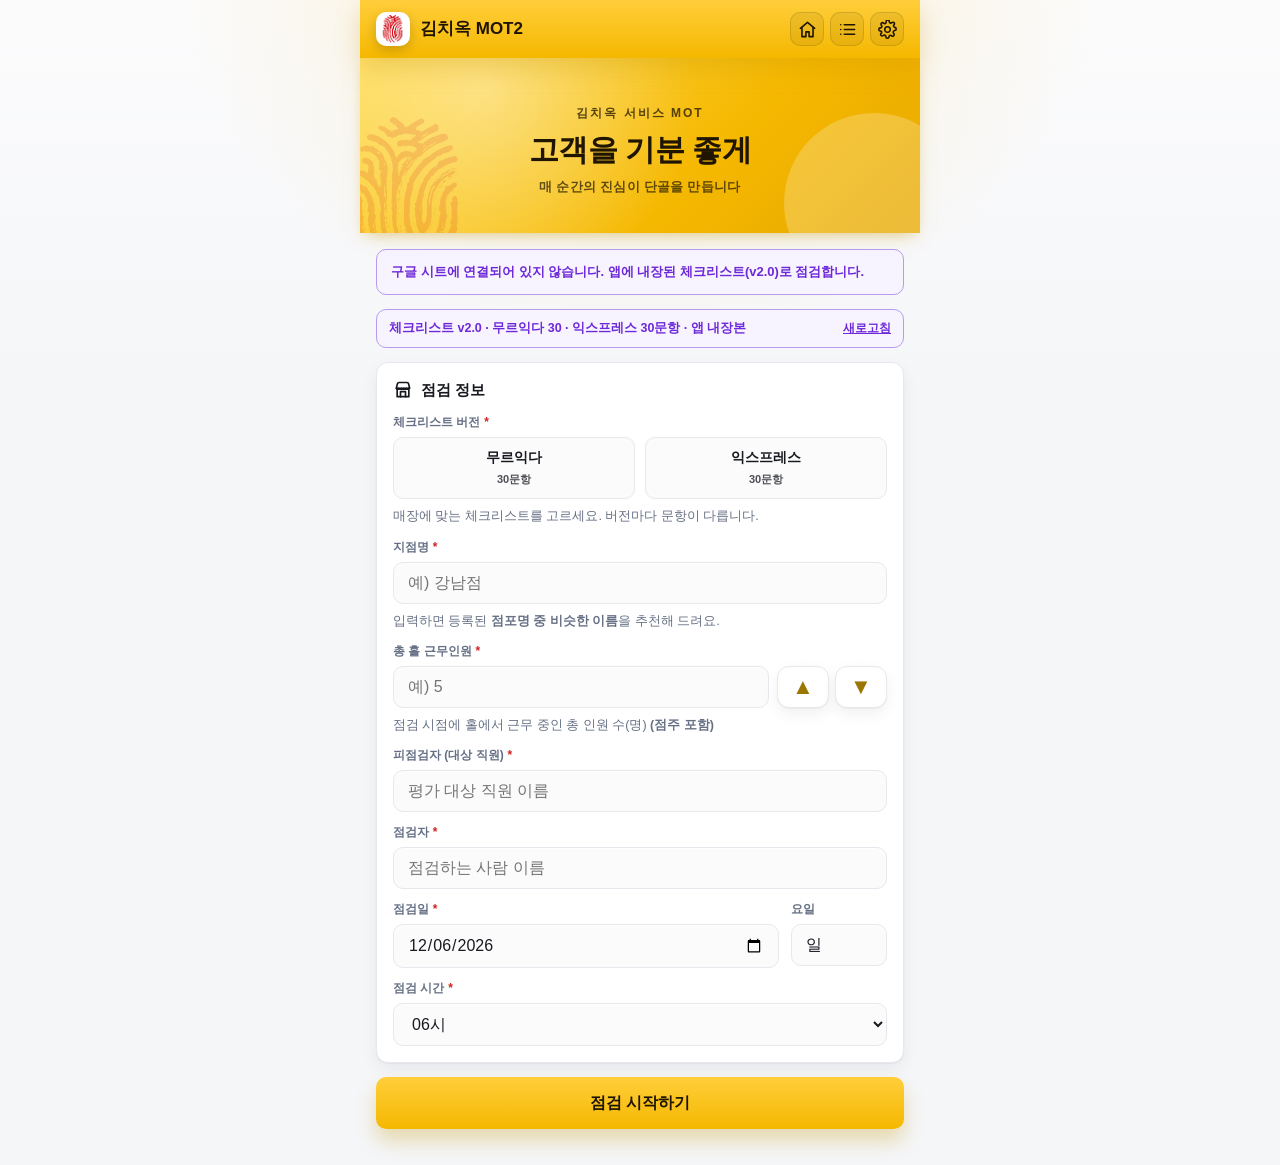
==== index.html @ c8cb8b2b "김치옥 MOT 점검 V2 초기 버전 고반식당 V2와 같은 구조로 만들되, 김치옥 고유 요구사항을 반영했습니다.  - 체크리스트를 구글 시트에서 직접 불러옴 (Apps Script " ====
<!DOCTYPE html>
<html lang="ko">
<head>
<meta charset="UTF-8" />
<meta name="viewport" content="width=device-width, initial-scale=1.0, maximum-scale=1.0, user-scalable=no, viewport-fit=cover" />
<meta name="theme-color" content="#F5B800" />
<meta name="mobile-web-app-capable" content="yes" />
<meta name="apple-mobile-web-app-capable" content="yes" />
<meta name="apple-mobile-web-app-status-bar-style" content="default" />
<meta name="apple-mobile-web-app-title" content="김치옥 MOT2" />
<title>김치옥 MOT2</title>
<link rel="manifest" href="manifest.webmanifest" />
<link rel="icon" type="image/png" sizes="192x192" href="assets/app-icon-192.png" />
<link rel="apple-touch-icon" href="assets/apple-touch-icon.png" />
<!-- ?v= 는 브라우저 캐시를 갱신하기 위한 표시입니다.
     ⚠️ 코드를 고쳐 배포할 때마다 아래 모든 v 값을 새 버전으로 함께 바꿔 주세요.
        (바꾸지 않으면 직원 휴대폰이 예전 파일을 계속 쓸 수 있습니다) -->
<link rel="stylesheet" href="css/app.css?v=2.0.0" />
</head>
<body>

<svg aria-hidden="true" style="position:absolute;width:0;height:0;overflow:hidden">
  <symbol id="i-home" viewBox="0 0 24 24"><path d="M3 10.5 12 3l9 7.5"/><path d="M5 9.5V21h5v-6h4v6h5V9.5"/></symbol>
  <symbol id="i-list" viewBox="0 0 24 24"><path d="M8 6h13M8 12h13M8 18h13"/><path d="M3.5 6h.01M3.5 12h.01M3.5 18h.01"/></symbol>
  <symbol id="i-settings" viewBox="0 0 24 24"><path d="M12 15.5a3.5 3.5 0 1 0 0-7 3.5 3.5 0 0 0 0 7Z"/><path d="M19.4 15a1.8 1.8 0 0 0 .36 1.98l.05.05a2 2 0 1 1-2.83 2.83l-.05-.05a1.8 1.8 0 0 0-1.98-.36 1.8 1.8 0 0 0-1.09 1.65V21a2 2 0 1 1-4 0v-.1a1.8 1.8 0 0 0-1.09-1.65 1.8 1.8 0 0 0-1.98.36l-.05.05a2 2 0 1 1-2.83-2.83l.05-.05A1.8 1.8 0 0 0 4.6 15a1.8 1.8 0 0 0-1.65-1.09H3a2 2 0 1 1 0-4h.1A1.8 1.8 0 0 0 4.75 8.8a1.8 1.8 0 0 0-.36-1.98l-.05-.05a2 2 0 1 1 2.83-2.83l.05.05a1.8 1.8 0 0 0 1.98.36A1.8 1.8 0 0 0 10.3 2.7V2a2 2 0 1 1 4 0v.1a1.8 1.8 0 0 0 1.09 1.65 1.8 1.8 0 0 0 1.98-.36l.05-.05a2 2 0 1 1 2.83 2.83l-.05.05a1.8 1.8 0 0 0-.36 1.98c.3.66.93 1.1 1.65 1.1H21a2 2 0 1 1 0 4h-.1A1.8 1.8 0 0 0 19.4 15Z"/></symbol>
  <symbol id="i-store" viewBox="0 0 24 24"><path d="M4 10h16l-1.2-5.2A2.3 2.3 0 0 0 16.6 3H7.4a2.3 2.3 0 0 0-2.2 1.8L4 10Z"/><path d="M5 10v10h14V10"/><path d="M9 20v-6h6v6"/><path d="M4 10c.5 1.4 2.5 1.4 3 0 .5 1.4 2.5 1.4 3 0 .5 1.4 2.5 1.4 3 0 .5 1.4 2.5 1.4 3 0 .5 1.4 2.5 1.4 3 0"/></symbol>
  <symbol id="i-shield" viewBox="0 0 24 24"><path d="M12 3 5 6v5.5c0 4.2 2.8 7.8 7 9.5 4.2-1.7 7-5.3 7-9.5V6l-7-3Z"/><path d="m9.5 12 1.8 1.8 3.7-4"/></symbol>
  <symbol id="i-result" viewBox="0 0 24 24"><path d="M4 19V5"/><path d="M8 17V9"/><path d="M12 17V7"/><path d="M16 17v-5"/><path d="M20 17v-3"/><path d="M3 19h18"/></symbol>
  <symbol id="i-send" viewBox="0 0 24 24"><path d="m22 2-7 20-4-9-9-4 20-7Z"/><path d="M22 2 11 13"/></symbol>
  <symbol id="i-download" viewBox="0 0 24 24"><path d="M12 3v12"/><path d="m7 10 5 5 5-5"/><path d="M5 21h14"/></symbol>
  <symbol id="i-note" viewBox="0 0 24 24"><path d="M6 3h9l3 3v15H6V3Z"/><path d="M14 3v4h4"/><path d="M8.5 12h7M8.5 16h5"/></symbol>
  <symbol id="i-alert" viewBox="0 0 24 24"><path d="M12 3 2.8 20h18.4L12 3Z"/><path d="M12 9v5"/><path d="M12 17.5h.01"/></symbol>
  <symbol id="i-refresh" viewBox="0 0 24 24"><path d="M20 11.5A8 8 0 1 1 17.7 6"/><path d="M20 3.5v5h-5"/></symbol>
  <symbol id="i-people" viewBox="0 0 24 24"><path d="M16 20v-1.5a4 4 0 0 0-4-4H6a4 4 0 0 0-4 4V20"/><path d="M9 10.5a3.5 3.5 0 1 0 0-7 3.5 3.5 0 0 0 0 7Z"/><path d="M22 20v-1.5a4 4 0 0 0-3-3.87"/><path d="M16 3.6a4 4 0 0 1 0 7.75"/></symbol>
</svg>

<div class="app">
  <div class="appbar" id="appbar">
    <button class="back" id="backBtn">‹</button>
    <div class="bar-brand">
      <img class="bar-logo" src="assets/kimchiok-mark.png" alt="김치옥" />
      <h1 id="barTitle">김치옥 MOT2</h1>
    </div>
    <div class="app-actions" aria-label="상단 메뉴">
      <button class="icon-btn" data-go="home" title="홈"><span class="icon"><svg><use href="#i-home"></use></svg></span></button>
      <button class="icon-btn" data-go="history" title="점검 이력"><span class="icon"><svg><use href="#i-list"></use></svg></span></button>
      <button class="icon-btn" data-go="settings" title="설정"><span class="icon"><svg><use href="#i-settings"></use></svg></span></button>
    </div>
  </div>

  <!-- ================= 홈 ================= -->
  <section class="screen active" id="screen-home">
    <div class="inapp-warn" id="inappWarn" style="display:none;">
      <span class="ttl">⚠️ 메신저 안에서 열렸어요</span>
      카카오톡 등 메신저 인앱 브라우저에서는 <b>앱 설치가 안 되고, 앱이 제대로 동작하지 않을 수 있어요.</b>
      아래 버튼으로 <b>기본 브라우저(Chrome·Safari)</b>에서 열어주세요.
      <button class="btn" id="openExternalBtn">기본 브라우저로 열기</button>
      <div class="inapp-warn-ios" id="inappWarnIos" style="display:none;">아이폰은 화면 <b>오른쪽 아래(또는 위) 메뉴 → 'Safari로 열기'</b>를 눌러도 돼요.</div>
    </div>
    <div class="hero">
      <span class="hero-eyebrow">김치옥 서비스 MOT</span>
      <h2 class="hero-title">고객을 기분 좋게</h2>
      <p class="hero-sub">매 순간의 진심이 단골을 만듭니다</p>
    </div>

    <div id="homeNotice"></div>
    <div id="editBanner"></div>
    <div class="cl-badge" id="clBadge">체크리스트 불러오는 중…</div>

    <div class="card">
      <h2 class="card-title"><span class="icon"><svg><use href="#i-store"></use></svg></span>점검 정보</h2>
      <label class="field"><span>체크리스트 버전 <i class="req">*</i></span>
        <div class="radio-row" id="f-version"></div>
        <div class="hint" id="versionHint">매장에 맞는 체크리스트를 고르세요. 버전마다 문항이 다릅니다.</div></label>
      <label class="field"><span>지점명 <i class="req">*</i></span>
        <input type="text" id="f-store" placeholder="예) 강남점" autocomplete="off" />
        <div id="storeSuggest" class="store-suggest" style="display:none;"></div>
        <div class="hint">입력하면 등록된 <b>점포명 중 비슷한 이름</b>을 추천해 드려요.</div></label>
      <label class="field"><span>총 홀 근무인원 <i class="req">*</i></span>
        <div class="num-row">
          <input type="number" id="f-staff" class="no-spin" min="0" max="99" inputmode="numeric" placeholder="예) 5" autocomplete="off" />
          <div class="num-step">
            <button type="button" class="num-btn" id="staffUp" aria-label="1 증가">▲</button>
            <button type="button" class="num-btn" id="staffDown" aria-label="1 감소">▼</button>
          </div>
        </div>
        <div class="hint">점검 시점에 홀에서 근무 중인 총 인원 수(명) <b>(점주 포함)</b></div></label>
      <label class="field"><span>피점검자 (대상 직원) <i class="req">*</i></span>
        <input type="text" id="f-target" placeholder="평가 대상 직원 이름" autocomplete="off" /></label>
      <label class="field"><span>점검자 <i class="req">*</i></span>
        <input type="text" id="f-inspector" placeholder="점검하는 사람 이름" autocomplete="off" /></label>
      <div class="btn-row" style="gap:12px;">
        <label class="field" style="flex:1;"><span>점검일 <i class="req">*</i></span>
          <input type="date" id="f-date" /></label>
        <label class="field" style="flex:0 0 96px;"><span>요일</span>
          <input type="text" id="f-weekday" readonly /></label>
      </div>
      <label class="field" style="margin-bottom:0;"><span>점검 시간 <i class="req">*</i></span>
        <select id="f-time"></select></label>
    </div>

    <button class="btn" id="startBtn">점검 시작하기</button>
    <p class="hint" id="resumeHint" style="display:none; text-align:center;"></p>
  </section>

  <!-- ================= 점검 ================= -->
  <section class="screen" id="screen-check">
    <div class="check-sticky">
      <div class="progress-wrap">
        <div class="progress-bar"><i id="progFill"></i></div>
        <div class="progress-meta"><span id="progText">0 / 0 항목</span><span id="progStore"></span></div>
      </div>
      <div class="stagenav" id="stagenav"></div>
    </div>
    <div id="itemList"></div>
    <div class="check-summary" id="checkSummary"></div>
    <button class="btn" id="toRulesBtn"><span class="icon"><svg><use href="#i-shield"></use></svg></span>절대 금지 10계명 점검 →</button>
    <p class="hint" style="text-align:center;">
      점검할 수 없었던 항목은 <b>해당없음</b>으로 표시하세요.
      <b>상황발생시</b> 문항은 그 상황이 실제로 있었을 때만 <b>발생함</b>으로 바꿔 판정하면 됩니다.</p>
  </section>

  <!-- ================= 10계명 ================= -->
  <section class="screen" id="screen-rules">
    <div class="card" style="background:var(--bad-bg); border-color:var(--bad);">
      <h2 style="margin:0;">🚫 절대 금지 행동 10계명</h2>
      <p class="hint" style="margin-top:6px;" id="ruleIntro">발생한 항목만 켜세요. 세부사항을 반드시 기록해 주세요.</p>
    </div>
    <div id="ruleList"></div>
    <label id="rulesAckRow" style="display:flex; align-items:center; gap:10px; padding:14px; margin-top:4px; background:var(--card); border:1px solid var(--line); border-radius:12px; cursor:pointer; font-weight:700;">
      <input type="checkbox" id="rulesAck" style="width:20px; height:20px; flex:none;" />
      <span>위 <b>10계명</b>을 모두 확인했습니다.</span>
    </label>
    <div class="check-summary" id="ruleSummary"></div>
    <div class="btn-row" style="margin-top:8px;">
      <button class="btn ghost" id="backToCheck">← 체크리스트</button>
      <button class="btn" id="toResultBtn" disabled><span class="icon"><svg><use href="#i-result"></use></svg></span>결과 보기 →</button>
    </div>
  </section>

  <!-- ================= 결과 ================= -->
  <section class="screen" id="screen-result">
    <div class="card score-card">
      <div class="score-num" id="r-score">0<small> / 100</small></div>
      <div class="grade" id="r-grade">-</div>
      <p class="cap-note" id="r-capnote" style="display:none;"></p>
      <div class="stat-row">
        <div class="stat"><b id="r-ok" style="color:var(--ok)">0</b><span>○ 이행</span></div>
        <div class="stat"><b id="r-tri" style="color:var(--warn)">0</b><span>△ 미흡</span></div>
        <div class="stat"><b id="r-x" style="color:var(--bad)">0</b><span>✕ 불이행</span></div>
        <div class="stat"><b id="r-na" style="color:var(--sub)">0</b><span>해당없음</span></div>
      </div>
      <div class="calc-line" id="r-calc"></div>
      <div class="rate-box" id="r-rate"></div>
      <div id="r-recheck"></div>
    </div>

    <div class="card">
      <h2 class="card-title"><span class="icon"><svg><use href="#i-people"></use></svg></span>개인 · 매장공통</h2>
      <div class="split-row" id="r-split"></div>
      <p class="hint" style="margin-bottom:0;">매장공통 항목은 홀 전체가 함께 만드는 장면입니다. 점수가 낮으면 개인 교육보다 <b>매장 운영 방식</b>을 먼저 살펴보세요.</p>
    </div>

    <div class="card">
      <h2 class="card-title"><span class="icon"><svg><use href="#i-result"></use></svg></span>단계별 점수</h2>
      <div id="r-stages"></div>
      <div id="r-penalty"></div>
    </div>

    <div class="card" id="r-deduct-card" style="display:none;">
      <h2 class="card-title"><span class="icon"><svg><use href="#i-alert"></use></svg></span>점수가 깎인 항목</h2>
      <ul class="bd-list" id="r-deducts"></ul>
    </div>

    <div class="card">
      <h2 class="card-title"><span class="icon"><svg><use href="#i-note"></use></svg></span>종합 코멘트</h2>
      <textarea id="r-comment" rows="3" placeholder="점검 총평, 개선 요청 사항 등을 적어 주세요"></textarea>
    </div>

    <button class="btn" id="sendBtn"><span class="icon"><svg><use href="#i-send"></use></svg></span>구글 시트로 결과 전송</button>
    <p class="hint" id="sendHint" style="text-align:center;"></p>
    <div class="result-actions">
      <button class="btn secondary" id="csvBtn"><span class="icon"><svg><use href="#i-download"></use></svg></span>CSV 저장</button>
      <button class="btn secondary" id="finishBtn"><span class="icon"><svg><use href="#i-home"></use></svg></span>저장하고 처음으로</button>
    </div>
  </section>

  <!-- ================= 이력 ================= -->
  <section class="screen" id="screen-history">
    <button class="btn secondary" id="onlineHistBtn" style="margin-bottom:12px;">🌐 온라인 점검이력 확인 (구글 시트)</button>
    <div id="onlineHistList" style="display:none;">
      <input type="text" id="onlineSearch" placeholder="🔍 매장명 검색" autocomplete="off" style="margin-bottom:10px;" />
      <div id="onlineHistItems"></div>
    </div>
    <div id="histList"></div>
  </section>

  <!-- ================= 설정 ================= -->
  <section class="screen" id="screen-settings">
    <div class="card">
      <h2 class="card-title"><span class="icon"><svg><use href="#i-home"></use></svg></span>스마트폰·PC에 설치</h2>
      <p class="hint" style="margin-top:0;">이 점검 앱을 <b>스마트폰이나 PC에 설치</b>하면 일반 앱처럼 아이콘으로 바로 실행할 수 있습니다.</p>
      <button class="btn" id="installBtn" style="margin-top:12px;"><span class="icon"><svg><use href="#i-home"></use></svg></span>설치하기</button>
      <div class="hint safe-note">
        🔒 <b>안심하고 설치하세요.</b> 이 앱은 별도의 프로그램을 내려받는 것이 아니라, <b>웹페이지를 아이콘처럼 등록</b>하는 방식입니다.
        스마트폰·PC에 접근하거나 개인정보를 수집하지 않으며, 점검 기록은 <b>이 기기와 회사 구글 시트에만</b> 저장됩니다.
        언제든 아이콘을 삭제하면 완전히 제거됩니다.
      </div>
      <div class="hint shortcut-guide" id="shortcutGuide">
        ⚠️ <b>카카오톡·메신저로 받은 링크</b>는 먼저 <b>Chrome / Safari로 열기</b> 후 진행하세요. (메신저 인앱 브라우저는 설치가 제한됩니다)<br>
        <b>iPhone Safari</b>: 공유 버튼 → 홈 화면에 추가<br>
        <b>Android Chrome</b>: 오른쪽 위 메뉴 → 앱 설치<br>
        <b>PC Chrome·Edge</b>: 주소창 오른쪽 <b>설치 아이콘</b>(⊕) 클릭<br>
        브라우저가 자동 설치를 지원하면 위의 <b>설치하기</b> 버튼으로 바로 설치할 수 있습니다.
      </div>
    </div>
    <div class="card">
      <h2 class="card-title"><span class="icon"><svg><use href="#i-note"></use></svg></span>점검 화면</h2>
      <label class="switch-row">
        <input type="checkbox" id="s-critFold" />
        <span><b>판정 기준을 접어 두기</b><br>
          <span class="hint" style="margin:0;">끄면 문항마다 이행·미흡·불이행 기준이 항상 펼쳐진 채로 보입니다. (기본: 펼침)</span></span>
      </label>
    </div>
    <div class="card">
      <h2 class="card-title"><span class="icon"><svg><use href="#i-list"></use></svg></span>체크리스트</h2>
      <div class="cl-badge" id="clBadge2" style="margin-bottom:12px;">-</div>
      <button class="btn secondary btn-sm" id="reloadClBtn"><span class="icon"><svg><use href="#i-refresh"></use></svg></span>구글 시트에서 다시 불러오기</button>
      <p class="hint">문항·배점·판정 기준은 모두 구글 시트에서 관리합니다. 시트를 고친 뒤 이 버튼을 누르면 즉시 반영됩니다.</p>
      <p class="hint" id="clSheetLink"></p>
    </div>
    <div class="card">
      <h2 class="card-title"><span class="icon"><svg><use href="#i-settings"></use></svg></span>구글 시트 연동</h2>
      <label class="field"><span>Apps Script 배포 URL</span>
        <input type="text" id="s-url" placeholder="https://script.google.com/macros/s/.../exec" autocomplete="off" /></label>
      <div class="btn-row">
        <button class="btn secondary btn-sm" id="saveUrlBtn">저장</button>
        <button class="btn secondary btn-sm" id="testUrlBtn">연결 확인</button>
      </div>
      <p class="hint" id="urlHint">결과 시트 <b>MOT_김치옥_점검결과_V2</b>에 붙인 Apps Script의 배포 주소(.../exec)를 입력하세요.</p>
      <p class="hint" id="resultSheetLink"></p>
    </div>
    <div class="card">
      <h2 class="card-title"><span class="icon"><svg><use href="#i-home"></use></svg></span>앱 정보</h2>
      <p class="hint" style="margin-top:0;">버전 <b id="s-version">-</b> · <button class="crit-toggle" id="openChangelog" style="margin:0;">변경 이력 보기</button></p>
      <button class="btn secondary btn-sm" id="updateAppBtn" style="margin-top:8px;"><span class="icon"><svg><use href="#i-refresh"></use></svg></span>앱 최신 버전 받기</button>
      <p class="hint">화면이 예전 그대로이거나 이상하게 보일 때 누르세요. 앱을 새로 내려받아 다시 시작합니다.</p>
      <button class="btn secondary btn-sm" id="clearCacheBtn" style="margin-top:12px;">저장된 체크리스트 사본 지우기</button>
      <p class="hint">문제가 생겼을 때만 사용하세요. 다음 실행 시 구글 시트에서 새로 받아옵니다.</p>
    </div>
  </section>

  <!-- ================= 변경 이력 ================= -->
  <section class="screen" id="screen-changelog">
    <div id="changelogList"></div>
  </section>
</div>

<div class="toast" id="toast"></div>

<script src="js/config.js?v=2.0.0"></script>
<script src="js/checklist-seed.js?v=2.0.0"></script>
<script src="js/storage.js?v=2.0.0"></script>
<script src="js/api.js?v=2.0.0"></script>
<script src="js/scoring.js?v=2.0.0"></script>
<script src="js/checklist-loader.js?v=2.0.0"></script>
<script src="js/app.js?v=2.0.0"></script>
</body>
</html>
---- css/app.css ----
/* ============================================================
   김치옥 MOT 점검 V2 — 스타일

   [색 사용 규칙]
   · 노란 브랜드 배경 위의 글씨는 항상 var(--on-brand) — 진한 갈색
   · 흰 배경 위에서 브랜드색으로 강조할 때는 var(--brand-ink) — 진한 노랑
     (#F5B800 을 흰 바탕에 글자색으로 쓰면 대비가 부족해 읽히지 않습니다)
   · 상황발생시는 보라 축 — 브랜드 노랑과 헷갈리지 않게 분리했습니다
   ============================================================ */

:root{
  --bg:#f5f6f8; --card:#ffffff; --ink:#17191f; --sub:#667085; --line:#e6e8ed;
  --brand:#F5B800; --brand-d:#c79200; --brand-soft:#fff7df; --on-brand:#1f1500; --brand-ink:#9a7700;
  --ok:#138a3d; --ok-bg:#eefaf2; --warn:#c46a00; --warn-bg:#fff6e7; --bad:#d32222; --bad-bg:#fff0f0;
  --gold:#b7791f; --gold-bg:#fff8e6; --nav:#fdfdfd;
  --situ:#6d28d9; --situ-bg:#f7f3ff; --situ-line:#b79ceb;      /* 상황발생시 (보라) */
  --common:#1d63b0; --common-bg:#eaf2fd;                        /* 매장공통 */
  --shadow:0 12px 30px rgba(20,24,32,.08),0 1px 2px rgba(20,24,32,.05);
  --shadow-sm:0 6px 16px rgba(20,24,32,.06),0 1px 1px rgba(20,24,32,.04);
  --radius:12px; --radius-sm:8px;
}
@media (prefers-color-scheme: dark){
  :root{ --bg:#14161b; --card:#20242c; --ink:#f3f4f6; --sub:#a5adba; --line:#343944;
    --brand:#f5b800; --brand-d:#d8a100; --brand-soft:#3a3015; --on-brand:#1f1500; --brand-ink:#f3c63f;
    --ok:#55d782; --ok-bg:#173423; --warn:#f5b642; --warn-bg:#392a13; --bad:#ff7474; --bad-bg:#3c1b1b;
    --gold:#f0c35c; --gold-bg:#352b13; --nav:#1b1e25;
    --situ:#c4b5fd; --situ-bg:#241b3d; --situ-line:#5b4a8a;
    --common:#7fb2f0; --common-bg:#182a41; }
}

*{box-sizing:border-box; -webkit-tap-highlight-color:transparent;}
html,body{margin:0;padding:0;}
body{
  font-family:-apple-system,BlinkMacSystemFont,"Apple SD Gothic Neo","Malgun Gothic","맑은 고딕",Roboto,"Noto Sans KR",sans-serif;
  background:
    radial-gradient(circle at 50% -12%, rgba(245,184,0,.20), transparent 34%),
    linear-gradient(180deg,#fbfbfc 0%,var(--bg) 34%,var(--bg) 100%);
  color:var(--ink); line-height:1.5; -webkit-font-smoothing:antialiased; font-size:16px;
  padding-bottom:env(safe-area-inset-bottom);
  /* 한글은 어절 단위로 줄바꿈 — 낱글자가 쪼개지지 않게 */
  word-break:keep-all; overflow-wrap:break-word;
}
.app{max-width:560px; margin:0 auto; min-height:100vh; position:relative;
  background:linear-gradient(180deg,rgba(255,255,255,.55),rgba(255,255,255,0) 260px);}

/* ---------- 상단바 ---------- */
.appbar{
  position:sticky; top:0; z-index:50; color:var(--on-brand);
  padding:calc(env(safe-area-inset-top) + 12px) 16px 12px; display:flex; align-items:center; gap:10px;
  background:linear-gradient(180deg,#ffce3a,var(--brand)); box-shadow:0 10px 24px rgba(197,148,0,.28);
}
/* 홈 화면에서는 자리까지 비워 제목이 잘리지 않게 합니다 (visibility 대신 display) */
.appbar .back{width:32px; height:32px; font-size:26px; background:rgba(0,0,0,.06); border:1px solid rgba(0,0,0,.12);
  border-radius:9px; color:var(--on-brand); padding:0; cursor:pointer; line-height:1; display:none;}
.appbar.has-back .back{display:block;}
.bar-brand{display:flex; align-items:center; gap:10px; min-width:0; flex:1;}
.bar-logo{width:34px; height:34px; border-radius:10px; background:#fff; padding:3px; object-fit:contain; box-shadow:0 4px 12px rgba(0,0,0,.18);}
.appbar h1{font-size:17px; font-weight:800; margin:0; flex:1; overflow:hidden; text-overflow:ellipsis; white-space:nowrap;}
.app-actions{display:flex; align-items:center; gap:6px; flex:0 0 auto;}
.icon-btn{width:34px; height:34px; display:inline-flex; align-items:center; justify-content:center; color:var(--on-brand);
  background:rgba(0,0,0,.06); border:1px solid rgba(0,0,0,.12); border-radius:10px; cursor:pointer; padding:0; font-family:inherit;}
.icon-btn .icon{width:19px; height:19px;}
.icon-btn:active{transform:scale(.96);}

.screen{display:none; padding:16px 16px 36px; animation:fade .18s ease;}
.screen.active{display:block;}
@keyframes fade{from{opacity:0; transform:translateY(4px);} to{opacity:1; transform:none;}}

/* ---------- 공통 요소 ---------- */
.card{background:var(--card); border:1px solid var(--line); border-radius:var(--radius); padding:16px; margin-bottom:14px; box-shadow:var(--shadow-sm);}
.card h2{font-size:15px; margin:0 0 12px;}
.card-title{display:flex; align-items:center; gap:8px;}
.icon{display:inline-flex; width:20px; height:20px; align-items:center; justify-content:center; color:currentColor; flex:0 0 auto;}
.icon svg{display:block; width:100%; height:100%; stroke:currentColor; fill:none; stroke-width:2; stroke-linecap:round; stroke-linejoin:round;}

/* 히어로 — 사진 대신 브랜드 노랑 그라데이션 + 김치옥 마크 워터마크 */
.hero{position:relative; overflow:hidden; margin:-16px -16px 16px; padding:42px 22px 36px; text-align:center; color:var(--on-brand);
  background:
    radial-gradient(circle at 22% 18%, rgba(255,255,255,.38), transparent 46%),
    linear-gradient(135deg,#ffdc54 0%, var(--brand) 62%, #e7a800 100%);
  box-shadow:0 6px 16px -6px rgba(197,148,0,.55);}
.hero::before{content:""; position:absolute; left:-26px; bottom:-34px; width:150px; height:150px;
  background:url("../assets/kimchiok-mark.png") center/contain no-repeat; opacity:.13; pointer-events:none;}
.hero::after{content:""; position:absolute; right:-44px; bottom:-60px; width:180px; height:180px; border-radius:50%; background:rgba(255,255,255,.22);}
.hero-eyebrow{position:relative; display:inline-block; font-size:12px; font-weight:800; letter-spacing:2px; opacity:.75; margin:0 0 10px;}
.hero-title{position:relative; margin:0; font-size:30px; font-weight:900; letter-spacing:-.5px; line-height:1.2;}
.hero-sub{position:relative; margin:10px 0 0; font-size:12.5px; opacity:.7; letter-spacing:.3px; font-weight:600;}

label.field{display:block; margin-bottom:11px;}
label.field:last-child{margin-bottom:0;}
.field > span{display:block; font-size:12px; color:var(--sub); margin-bottom:6px; font-weight:800;}
input[type=text], input[type=date], input[type=number], textarea, select{
  width:100%; padding:11px 14px; border:1px solid var(--line); border-radius:10px;
  background:#fbfbfc; color:var(--ink); font-size:16px; font-family:inherit; box-shadow:inset 0 1px 0 rgba(255,255,255,.7);}
textarea{resize:vertical; min-height:60px;}
input:focus,textarea:focus,select:focus{outline:2px solid rgba(245,184,0,.38); border-color:var(--brand); background:#fff;}
.req{color:var(--bad);}
.hint{font-size:12.5px; color:var(--sub); margin-top:8px; line-height:1.55;}

.chips{display:flex; flex-wrap:wrap; gap:8px;}
.chip{padding:9px 13px; border:1px solid var(--line); border-radius:10px; background:#fbfbfc; color:var(--ink);
  font-size:14px; font-weight:700; cursor:pointer; user-select:none; transition:.12s; text-align:center;}
.chip.on{background:linear-gradient(180deg,#ffce3a,var(--brand)); border-color:var(--brand); color:var(--on-brand); font-weight:800; box-shadow:0 7px 14px rgba(197,148,0,.30);}
.radio-row{display:flex; gap:10px;}
.radio-row .chip{flex:1;}
/* 이력 수정 중에는 버전을 바꿀 수 없습니다 */
.radio-row.locked .chip{opacity:.55; cursor:not-allowed;}
.radio-row.locked .chip.on{opacity:1;}

.btn{display:flex; align-items:center; justify-content:center; gap:8px; width:100%; padding:16px; border:none; border-radius:10px;
  background:linear-gradient(180deg,#ffce3a,var(--brand)); color:var(--on-brand); font-size:16px; font-weight:850; cursor:pointer;
  font-family:inherit; transition:.12s; box-shadow:0 12px 20px rgba(197,148,0,.30);
  white-space:nowrap; line-height:1.25;}
.btn:active{transform:scale(.985);}
.btn.secondary{background:var(--card); color:var(--ink); border:1px solid var(--line); box-shadow:var(--shadow-sm);}
.btn.ghost{background:#fff; color:var(--brand-ink); border:1px solid rgba(197,148,0,.5); box-shadow:none;}
.btn:disabled{opacity:.5; cursor:not-allowed;}
.btn-row{display:flex; gap:10px;}
.btn-row .btn{margin:0; min-width:0;}
/* 결과 화면 하단 버튼 — 글자가 길어 좁은 화면에서 잘리지 않도록 세로로 쌓습니다 */
.result-actions{display:flex; flex-direction:column; gap:10px; margin-top:10px;}
.btn-sm{padding:10px 12px; font-size:13.5px; border-radius:9px; box-shadow:none;}

.num-row{display:flex; gap:8px; align-items:stretch;}
.num-row input{flex:1;}
input[type=number].no-spin{-moz-appearance:textfield;}
input[type=number].no-spin::-webkit-outer-spin-button,input[type=number].no-spin::-webkit-inner-spin-button{-webkit-appearance:none; margin:0;}
.num-step{display:flex; gap:6px; flex:0 0 auto;}
.num-btn{width:52px; border:1px solid var(--line); border-radius:12px; background:var(--card); color:var(--brand-ink); font-size:22px;
  font-weight:900; line-height:1; cursor:pointer; font-family:inherit; display:flex; align-items:center; justify-content:center; user-select:none; box-shadow:var(--shadow-sm);}
.num-btn:active{background:var(--brand); color:var(--on-brand); border-color:var(--brand);}

/* ---------- 체크리스트 상태 배너 ---------- */
.cl-badge{display:flex; align-items:center; gap:8px; justify-content:center; margin:0 0 14px; padding:9px 12px;
  border-radius:10px; font-size:12.5px; font-weight:700; border:1px solid var(--line); background:var(--card); color:var(--sub);}
.cl-badge.ok{border-color:rgba(19,138,61,.28); background:var(--ok-bg); color:var(--ok);}
.cl-badge.warn{border-color:var(--situ-line); background:var(--situ-bg); color:var(--situ);}
.cl-badge.error{border-color:var(--bad); background:var(--bad-bg); color:var(--bad);}
.cl-badge button{margin-left:auto; flex:0 0 auto; background:none; border:none; color:inherit; font:inherit; font-size:12px;
  font-weight:800; text-decoration:underline; cursor:pointer; padding:0;}
.notice{margin:0 0 14px; padding:12px 14px; border-radius:10px; font-size:13px; line-height:1.55; font-weight:600; border:1px solid var(--line); background:var(--card);}
.notice.info{border-color:rgba(29,99,176,.3); background:var(--common-bg); color:var(--common);}
.notice.warn{border-color:var(--situ-line); background:var(--situ-bg); color:var(--situ);}
.notice.error{border-color:var(--bad); background:var(--bad-bg); color:var(--bad);}
.notice .btn{margin-top:10px; padding:10px; font-size:13.5px;}
.edit-banner{margin:0 0 14px; padding:12px 14px; border-radius:10px; font-size:13px; line-height:1.55;
  border:1px solid var(--brand); background:var(--brand-soft); color:var(--brand-ink); font-weight:700;}
@media (prefers-color-scheme: dark){ .edit-banner{color:#ffb3ad;} }

/* ---------- 진행바 · 단계 이동 ---------- */
.check-sticky{position:sticky; top:var(--appbar-h, 52px); z-index:30; background:rgba(245,246,248,.94);
  backdrop-filter:blur(14px); margin:0 -16px; padding:10px 16px 6px; box-shadow:0 8px 18px -14px rgba(0,0,0,.3);}
.progress-wrap{margin:0 0 10px;}
.progress-bar{height:10px; background:#e9ebef; border-radius:999px; overflow:hidden;}
.progress-bar > i{display:block; height:100%; background:linear-gradient(90deg,var(--brand),#ef6a35); width:0; transition:width .25s;}
.progress-meta{display:flex; justify-content:space-between; font-size:12px; color:var(--sub); margin-top:6px;}
.stagenav{display:flex; gap:7px; overflow-x:auto; padding:2px 0 10px; -webkit-overflow-scrolling:touch;}
.stagenav::-webkit-scrollbar{display:none;}
.stagenav .snav{flex:0 0 auto; padding:8px 12px; border-radius:999px; background:var(--card); border:1px solid var(--line);
  font-size:13px; font-weight:800; color:var(--sub); cursor:pointer; white-space:nowrap; box-shadow:0 3px 8px rgba(20,24,32,.04);}
.stagenav .snav.done{border-color:rgba(19,138,61,.25); background:var(--ok-bg); color:var(--ok);}
.stage-head{display:flex; align-items:center; gap:8px; margin:22px 2px 10px; font-size:15px; font-weight:900;}
.stage-head .stcount{font-size:12px; font-weight:600; color:var(--sub);}
.stage-head:first-of-type{margin-top:4px;}

/* ---------- 문항 카드 ---------- */
.item{background:var(--card); border:1px solid var(--line); border-radius:12px; padding:14px; margin-bottom:10px; box-shadow:var(--shadow-sm);}
.item.answered{border-color:rgba(19,138,61,.24); box-shadow:0 0 0 1px rgba(19,138,61,.08),var(--shadow-sm);}
.item.flag-T{border-color:rgba(196,106,0,.32);}
.item.flag-X{border-color:rgba(211,34,34,.35);}
.item.flag-N{border-color:var(--line); opacity:.62;}
.item-top{display:flex; gap:8px; align-items:flex-start; margin-bottom:10px; flex-wrap:wrap;}
.item-no{font-size:12px; font-weight:900; color:var(--on-brand); background:linear-gradient(180deg,#ffce3a,var(--brand)); border-radius:8px;
  padding:3px 7px; flex:0 0 auto; min-width:30px; text-align:center;}
.item-text{font-size:14.5px; line-height:1.55; flex:1 1 100%; font-weight:650; order:3;}
.tag{font-size:10px; font-weight:800; padding:3px 7px; border-radius:6px; flex:0 0 auto; letter-spacing:.3px;}
.tag-common{background:var(--common-bg); color:var(--common);}
.tag-situ{background:var(--situ-bg); color:var(--situ); border:1px solid var(--situ-line);}

/* 상황발생시 문항 */
.item.situ{background:var(--situ-bg); border-left:4px solid var(--situ-line);}
.item.situ .item-no{background:linear-gradient(180deg,#e0a044,var(--situ));}
.item.situ.occurred{background:var(--card);}
.occur-row{display:flex; gap:8px; margin-bottom:10px;}
.occur{flex:1; padding:11px 6px; border:1px solid var(--line); border-radius:10px; background:#fff; color:var(--sub);
  font-size:13.5px; font-weight:800; cursor:pointer; font-family:inherit; transition:.1s;}
.occur.on{background:var(--situ); border-color:var(--situ); color:#fff; box-shadow:0 4px 10px rgba(109,40,217,.22);}
.occur.on.off-state{background:var(--ink); border-color:var(--ink); color:var(--bg); box-shadow:none;}
.situ-guide{font-size:12px; color:var(--situ); font-weight:700; margin:0 0 8px;}

/* 판정 버튼 */
.ans-row{display:flex; gap:8px;}
.ans{flex:1; min-height:64px; padding:10px 4px; border:1px solid var(--line); border-radius:10px; background:#fff; color:var(--ink);
  font-size:14px; font-weight:800; cursor:pointer; text-align:center; transition:.1s; font-family:inherit;}
.ans .sym{font-size:23px; display:block; line-height:1.08;}
.ans .lbl{font-size:11px; font-weight:600; color:var(--sub); display:block;}
.ans .pt{font-size:10.5px; font-weight:800; color:var(--sub); display:block; margin-top:1px;}
.ans.sel-O{background:var(--ok-bg); border-color:var(--ok); color:var(--ok);}
.ans.sel-T{background:var(--warn-bg); border-color:var(--warn); color:var(--warn);}
.ans.sel-X{background:var(--bad-bg); border-color:var(--bad); color:var(--bad);}
.ans.sel-O .lbl,.ans.sel-T .lbl,.ans.sel-X .lbl,.ans.sel-O .pt,.ans.sel-T .pt,.ans.sel-X .pt{color:inherit;}
.ans:disabled{opacity:.4; cursor:not-allowed;}
.na-btn{margin-top:8px; width:100%; padding:9px; border:1px dashed var(--line); border-radius:10px; background:#fff; color:var(--sub);
  font-size:12.5px; font-weight:800; cursor:pointer; font-family:inherit;}
.na-btn.on{background:var(--ink); color:var(--bg); border-style:solid; border-color:var(--ink);}

/* 판정 기준 아코디언 */
.switch-row{display:flex; align-items:flex-start; gap:11px; cursor:pointer; font-size:14px; line-height:1.5;}
.switch-row input{width:22px; height:22px; flex:0 0 auto; margin:1px 0 0; accent-color:var(--brand);}

.crit-toggle{margin-top:10px; font-size:12.5px; color:var(--brand-ink); background:none; border:none; padding:4px 0; cursor:pointer;
  font-weight:700; display:inline-flex; align-items:center; gap:5px; font-family:inherit;}
.crit-box{display:none; margin-top:8px; border:1px solid var(--line); border-radius:10px; overflow:hidden;}
.crit-box.open{display:block;}
.crit-row{display:flex; gap:8px; padding:9px 11px; font-size:12.5px; line-height:1.5; border-top:1px solid var(--line); background:var(--bg);}
.crit-row:first-child{border-top:none;}
.crit-row b{flex:0 0 62px; font-weight:800;}
.crit-row.o b{color:var(--ok);} .crit-row.t b{color:var(--warn);} .crit-row.x b{color:var(--bad);}
.crit-row span{flex:1; color:var(--ink);}

.note-toggle{margin-top:6px; font-size:12.5px; color:var(--brand-ink); background:none; border:none; padding:4px 0; cursor:pointer;
  font-weight:700; display:inline-flex; align-items:center; gap:5px; font-family:inherit;}
.note-toggle .icon{width:16px; height:16px;}
.note-box{margin-top:8px; display:none;}
.note-box.open{display:block;}
.item-foot{display:flex; gap:14px; align-items:center; flex-wrap:wrap;}

/* ---------- 10계명 ---------- */
.rule{background:var(--card); border:1px solid var(--line); border-radius:12px; padding:14px; margin-bottom:10px; box-shadow:var(--shadow-sm);}
.rule.on{border-color:var(--bad); background:var(--bad-bg);}
.rule-head{display:flex; align-items:center; gap:10px;}
.rule-no{font-size:12px; font-weight:800; color:#fff; background:var(--bad); border-radius:8px; padding:4px 8px;}
.rule-key{font-weight:800; font-size:15px;}
.rule-desc{font-size:13px; color:var(--sub); margin-top:6px;}
.switch{margin-left:auto; flex:0 0 auto; width:52px; height:30px; border-radius:99px; background:var(--line); position:relative; cursor:pointer; transition:.15s;}
.switch > i{position:absolute; top:3px; left:3px; width:24px; height:24px; border-radius:50%; background:#fff; transition:.15s; box-shadow:0 1px 3px rgba(0,0,0,.3);}
.switch.on{background:var(--bad);}
.switch.on > i{left:25px;}

/* ---------- 결과 ---------- */
.score-card{text-align:center; padding:26px 16px; position:relative; overflow:hidden;}
.score-card:after{content:""; position:absolute; right:-42px; bottom:-58px; width:170px; height:170px;
  background:url("../assets/kimchiok-mark.png") center/contain no-repeat; opacity:.045; pointer-events:none;}
.score-num{font-size:64px; font-weight:950; line-height:1; color:var(--brand-ink);}
.score-num small{font-size:22px; font-weight:700; color:var(--sub);}
.grade{display:inline-block; margin-top:10px; padding:6px 18px; border-radius:99px; font-size:18px; font-weight:900; letter-spacing:1px;}
.grade-S{background:var(--ok-bg); color:var(--ok);} .grade-A{background:var(--common-bg); color:var(--common);}
.grade-B{background:var(--gold-bg); color:var(--gold);} .grade-C{background:var(--warn-bg); color:var(--warn);}
.grade-D{background:var(--bad-bg); color:var(--bad);} .grade-F{background:var(--bad); color:#fff;}
.stat-row{display:flex; gap:8px; margin-top:18px;}
.stat{flex:1; background:#fbfbfc; border:1px solid var(--line); border-radius:10px; padding:10px 6px;}
.stat b{display:block; font-size:20px;} .stat span{font-size:11px; color:var(--sub);}
.calc-line{margin:14px 0 0; padding:12px; border:1px dashed var(--line); border-radius:10px; background:var(--bg);
  font-size:12.5px; color:var(--sub); line-height:1.7; text-align:left;}
.calc-line b{color:var(--ink);}
.calc-line .minus{color:var(--bad);}
.rate-box{margin-top:16px; padding-top:14px; border-top:1px solid var(--line);}
.rate-line{display:flex; align-items:baseline; justify-content:center; gap:10px;}
.rate-label{font-size:13px; font-weight:800; color:var(--sub);}
.rate-value{font-size:21px; font-weight:900; color:var(--ink); line-height:1;}
.rate-sub{margin-top:6px; font-size:12px; color:var(--sub); line-height:1.5;}
.cap-note{margin:9px 0 0; font-size:12.5px; font-weight:800; color:var(--warn); line-height:1.5;}
.recheck-warn{margin-top:12px; padding:10px 12px; border:1px solid var(--bad); background:var(--bad-bg); color:var(--bad);
  border-radius:10px; font-size:13px; font-weight:800; line-height:1.5;}

.split-row{display:flex; gap:10px;}
.split{flex:1; border:1px solid var(--line); border-radius:10px; padding:12px; background:#fbfbfc;}
.split .sp-label{font-size:11.5px; font-weight:800; color:var(--sub); display:flex; align-items:center; gap:6px;}
.split .sp-val{font-size:19px; font-weight:900; margin-top:5px;}
.split .sp-val small{font-size:12px; color:var(--sub); font-weight:700;}
.split.common .sp-label{color:var(--common);}

.stage-score{display:flex; align-items:center; gap:10px; padding:10px 0; border-bottom:1px solid var(--line); font-size:14px;}
.stage-score:last-child{border-bottom:none;}
.stage-score .st-name{flex:0 0 88px; font-weight:700;}
.stage-score .st-bar{flex:1; height:8px; background:#e9ebef; border-radius:99px; overflow:hidden;}
.stage-score .st-bar i{display:block; height:100%; background:linear-gradient(90deg,var(--ok),#5ac47f); width:0;}
.stage-score .st-bar.low i{background:linear-gradient(90deg,var(--bad),#ef6a35);}
.stage-score .st-bar.mid i{background:linear-gradient(90deg,var(--warn),#f0b352);}
.stage-score .st-val{flex:0 0 auto; font-size:13px; font-weight:800; min-width:64px; text-align:right;}
.stage-score .st-val.na{color:var(--sub); font-weight:600;}
.stage-score .st-val.pen{color:var(--situ);}
.stage-score .st-pen{flex:0 0 auto; font-size:12px; font-weight:800; color:var(--situ);}

.pen-block{margin-top:12px; padding:12px 14px; border:1px solid var(--situ-line); background:var(--situ-bg); border-radius:10px;}
.pen-block .pb-title{font-size:13px; font-weight:800; color:var(--situ); display:flex; justify-content:space-between; gap:10px;}
.pen-block ul{margin:8px 0 0; padding-left:18px;}
.pen-block li{font-size:12.5px; line-height:1.55; margin:4px 0;}
.rule-block{margin-top:10px; padding:12px 14px; border:1px solid var(--bad); background:var(--bad-bg); border-radius:10px;}
.rule-block .pb-title{font-size:13px; font-weight:800; color:var(--bad); display:flex; justify-content:space-between; gap:10px;}
.rule-block ul{margin:8px 0 0; padding-left:18px;}
.rule-block li{font-size:12.5px; line-height:1.55; margin:4px 0;}

.bd-list{margin:0; padding:0; list-style:none;}
.bd-item{display:flex; gap:10px; padding:11px 0; border-bottom:1px solid var(--line); font-size:13.5px; align-items:flex-start;}
.bd-item:last-child{border-bottom:none;}
.bd-flag{flex:0 0 auto; font-size:11px; font-weight:800; padding:3px 7px; border-radius:6px; white-space:nowrap;}
.bd-flag.T{background:var(--warn-bg); color:var(--warn);} .bd-flag.X{background:var(--bad-bg); color:var(--bad);}
.bd-flag.R{background:var(--bad); color:#fff;} .bd-flag.S{background:var(--situ-bg); color:var(--situ); border:1px solid var(--situ-line);}

/* ---------- 이력 ---------- */
.hist{background:var(--card); border:1px solid var(--line); border-radius:12px; padding:14px; margin-bottom:10px; box-shadow:var(--shadow-sm);}
.hist-top{display:flex; justify-content:space-between; align-items:center; margin-bottom:4px; gap:8px;}
.hist-store{font-weight:800; font-size:15px;}
.hist-meta{font-size:12px; color:var(--sub);}
.hist-score-row{display:flex; align-items:center; gap:12px; margin-top:11px; flex-wrap:wrap;}
.hist-score{margin:0; padding:5px 14px; font-size:14.5px; letter-spacing:0;}
/* 이력 카드 버튼 — 화면 폭에 맞춰 자동으로 줄을 나누고, 버튼 안 글자는 쪼개지 않음 */
.hist-actions{display:grid; grid-template-columns:repeat(auto-fit,minmax(104px,1fr)); gap:8px; margin-top:11px;}
.hist-actions .btn{padding:11px 8px; font-size:13.5px; border-radius:9px; box-shadow:none; gap:5px;}
.hist-actions .btn .icon{width:16px; height:16px;}
.badge{font-size:11px; font-weight:700; padding:3px 8px; border-radius:99px;}
.badge.sent{background:var(--ok-bg); color:var(--ok);} .badge.unsent{background:var(--warn-bg); color:var(--warn);}
.badge.brand{background:var(--brand-soft); color:var(--brand-ink);}
/* 목록이 비었을 때 안내 — 이름이 흔해 다른 요소에 잘못 적용되지 않도록 empty-state 로 씁니다 */
.empty-state{text-align:center; color:var(--sub); padding:50px 20px; font-size:14px;}
.empty-state .big{font-size:40px; margin-bottom:10px; display:flex; justify-content:center;}
.empty-state .big .icon{width:42px; height:42px;}

.store-suggest{margin-top:6px; border:1px solid var(--line); border-radius:10px; overflow:hidden; background:var(--card); box-shadow:var(--shadow-sm);}
.store-suggest .ss-item{padding:12px 14px; font-size:14.5px; font-weight:700; color:var(--ink); cursor:pointer; border-top:1px solid var(--line);
  display:flex; justify-content:space-between; align-items:center; gap:8px;}
.store-suggest .ss-item:first-child{border-top:none;}
.store-suggest .ss-item:active,.store-suggest .ss-item:hover{background:var(--bg);}
.store-suggest .ss-sim{font-size:11px; font-weight:800; color:var(--sub); flex:0 0 auto;}

/* 설치 안내 · 메신저 인앱 브라우저 경고 */
.safe-note{margin-top:12px; padding:12px; border-radius:10px; background:var(--ok-bg); border:1px solid var(--ok); color:var(--ink);}
.shortcut-guide{margin-top:12px; padding:12px; border-radius:10px; background:var(--bg); border:1px solid var(--line); line-height:1.7;}
.inapp-warn{background:var(--bad-bg); border:1px solid var(--bad); border-radius:14px; padding:14px 16px; margin-bottom:14px;
  font-size:13px; line-height:1.55; color:var(--ink); box-shadow:var(--shadow);}
.inapp-warn .ttl{color:var(--bad); font-weight:800; font-size:14px; display:block; margin-bottom:4px;}
.inapp-warn .btn{background:var(--bad); color:#fff; margin-top:10px; box-shadow:none;}
.inapp-warn-ios{margin-top:10px; font-size:12px; color:var(--sub);}

.check-summary{font-size:13px; color:var(--sub); text-align:center; margin:12px 0 10px;}
.toast{position:fixed; left:50%; bottom:90px; transform:translateX(-50%) translateY(20px); background:var(--ink); color:var(--bg);
  padding:13px 20px; border-radius:12px; font-size:14px; font-weight:700; opacity:0; pointer-events:none; transition:.25s; z-index:100;
  max-width:90%; text-align:center; box-shadow:0 4px 16px rgba(0,0,0,.3);}
.toast.show{opacity:1; transform:translateX(-50%) translateY(0);}

/* 변경 이력 */
.cl-card{background:var(--card); border:1px solid var(--line); border-radius:12px; padding:14px 16px; margin-bottom:12px; box-shadow:var(--shadow-sm);}
.cl-card.cur-ver{border-color:var(--brand);}
.cl-ver{display:flex; align-items:center; gap:8px; margin-bottom:8px; flex-wrap:wrap;}
.cl-ver b{font-size:16px; color:var(--brand-ink);}
.cl-ver .date{font-size:12px; color:var(--sub);}
.cl-ver .cur{font-size:10px; font-weight:800; background:var(--brand); color:var(--on-brand); padding:2px 8px; border-radius:99px;}
.cl-card ul{margin:0; padding-left:18px;}
.cl-card li{font-size:13.5px; margin:5px 0; line-height:1.5;}

@media (max-width:380px){
  /* 좁은 화면에서 앱 제목이 잘리지 않도록 상단바를 조금 촘촘하게 */
  .appbar{padding-left:12px; padding-right:12px; gap:8px;}
  .appbar h1{font-size:16px;}
  .bar-logo{width:30px; height:30px;}
  .icon-btn{width:31px; height:31px;}
  .app-actions{gap:4px;}
  .screen{padding-left:12px; padding-right:12px;}
  .hero{margin-left:-12px; margin-right:-12px;}
  .ans{min-height:60px;}
  .stage-score .st-name{flex-basis:70px;}
}
@media (max-width:560px){
  .screen{padding-top:12px;}
  .hero{padding:34px 18px 28px;}
  .hero-title{font-size:26px;}
  label.field{margin-bottom:8px;}
  input[type=text], input[type=date], input[type=number], textarea, select{padding:10px 12px;}
  .btn{padding:14px;}
}
@media (prefers-color-scheme: dark){
  body{background:linear-gradient(180deg,#181b22 0%,var(--bg) 36%,var(--bg) 100%);}
  .app{background:linear-gradient(180deg,rgba(255,255,255,.03),rgba(255,255,255,0) 260px);}
  input[type=text], input[type=date], input[type=number], textarea, select,
  .chip, .ans, .stat, .occur, .split{background:#181b22; color:var(--ink);}
  input:focus,textarea:focus,select:focus{background:#1f232b;}
  .check-sticky{background:rgba(20,22,27,.94);}
  .btn.ghost{background:#20242c;}
  .progress-bar,.stage-score .st-bar{background:#2c313b;}
}
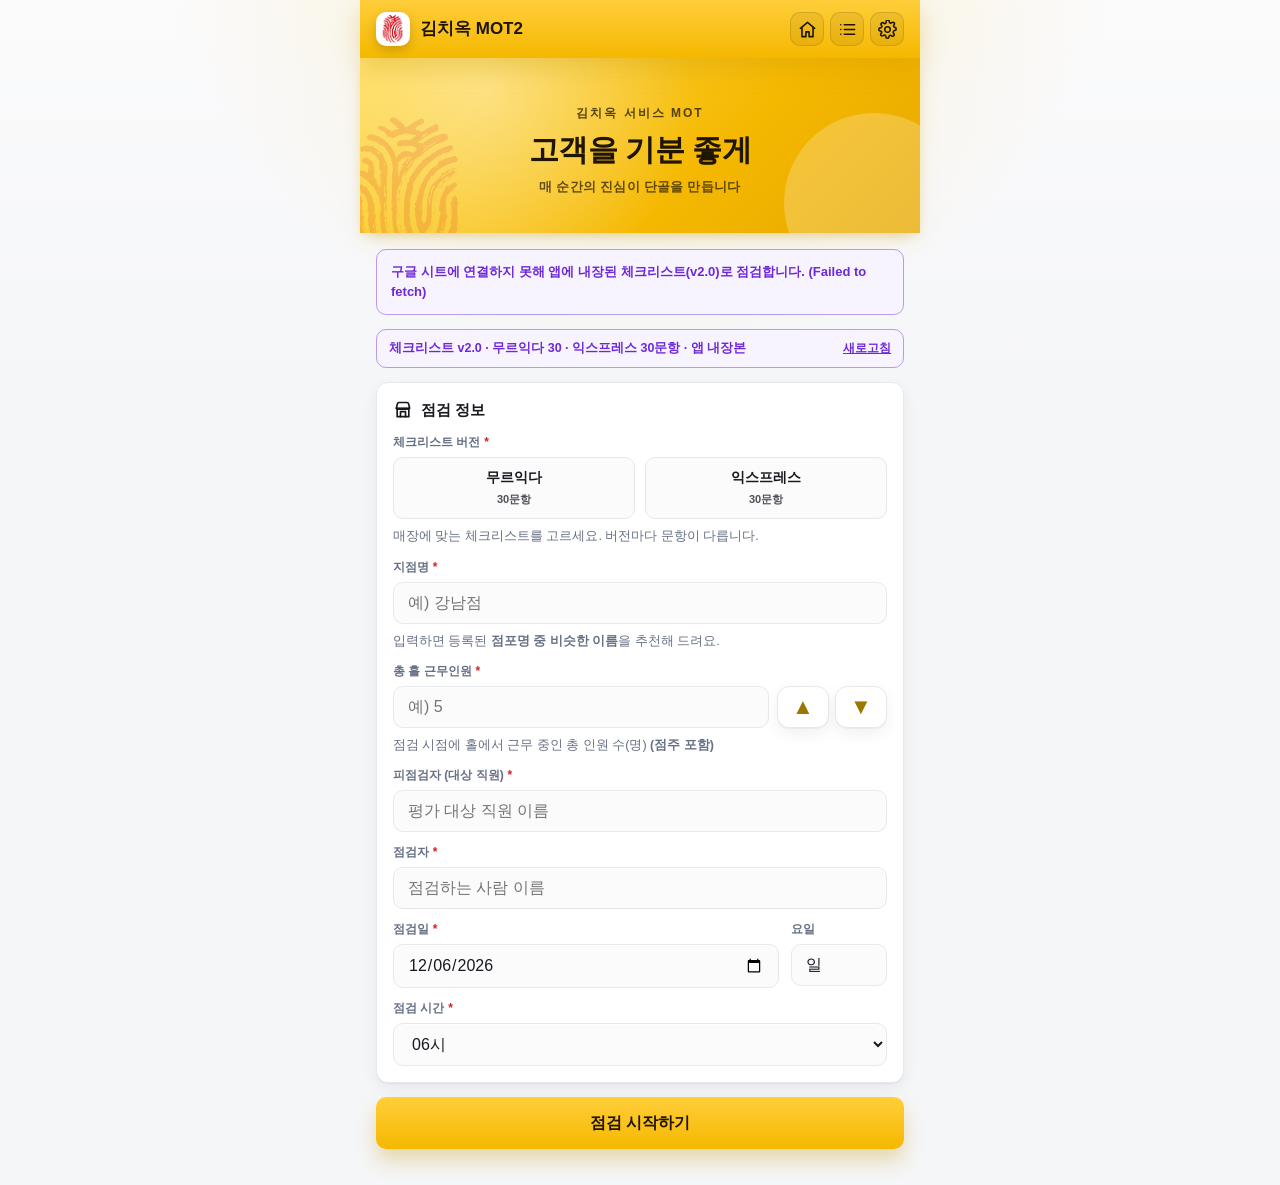
==== commit 98056705: "구글 시트 연결 (Apps Script 배포 URL 등록) - config.js에 배포된 Apps Script 주소 반영 - 시트 연동 확인: 탭 자동 탐지(무르익다·익스프레스) " ====
--- a/index.html
+++ b/index.html
@@ -15,7 +15,7 @@
 <!-- ?v= 는 브라우저 캐시를 갱신하기 위한 표시입니다.
      ⚠️ 코드를 고쳐 배포할 때마다 아래 모든 v 값을 새 버전으로 함께 바꿔 주세요.
         (바꾸지 않으면 직원 휴대폰이 예전 파일을 계속 쓸 수 있습니다) -->
-<link rel="stylesheet" href="css/app.css?v=2.0.0" />
+<link rel="stylesheet" href="css/app.css?v=2.0.2" />
 </head>
 <body>
 
@@ -258,12 +258,12 @@
 
 <div class="toast" id="toast"></div>
 
-<script src="js/config.js?v=2.0.0"></script>
-<script src="js/checklist-seed.js?v=2.0.0"></script>
-<script src="js/storage.js?v=2.0.0"></script>
-<script src="js/api.js?v=2.0.0"></script>
-<script src="js/scoring.js?v=2.0.0"></script>
-<script src="js/checklist-loader.js?v=2.0.0"></script>
-<script src="js/app.js?v=2.0.0"></script>
+<script src="js/config.js?v=2.0.2"></script>
+<script src="js/checklist-seed.js?v=2.0.2"></script>
+<script src="js/storage.js?v=2.0.2"></script>
+<script src="js/api.js?v=2.0.2"></script>
+<script src="js/scoring.js?v=2.0.2"></script>
+<script src="js/checklist-loader.js?v=2.0.2"></script>
+<script src="js/app.js?v=2.0.2"></script>
 </body>
 </html>
--- a/css/app.css
+++ b/css/app.css
@@ -145,7 +145,7 @@
 .notice .btn{margin-top:10px; padding:10px; font-size:13.5px;}
 .edit-banner{margin:0 0 14px; padding:12px 14px; border-radius:10px; font-size:13px; line-height:1.55;
   border:1px solid var(--brand); background:var(--brand-soft); color:var(--brand-ink); font-weight:700;}
-@media (prefers-color-scheme: dark){ .edit-banner{color:#ffb3ad;} }
+@media (prefers-color-scheme: dark){ .edit-banner{color:var(--brand-ink);} }
 
 /* ---------- 진행바 · 단계 이동 ---------- */
 .check-sticky{position:sticky; top:var(--appbar-h, 52px); z-index:30; background:rgba(245,246,248,.94);
@@ -179,7 +179,7 @@
 
 /* 상황발생시 문항 */
 .item.situ{background:var(--situ-bg); border-left:4px solid var(--situ-line);}
-.item.situ .item-no{background:linear-gradient(180deg,#e0a044,var(--situ));}
+.item.situ .item-no{background:linear-gradient(180deg,#8b5cf6,var(--situ));}
 .item.situ.occurred{background:var(--card);}
 .occur-row{display:flex; gap:8px; margin-bottom:10px;}
 .occur{flex:1; padding:11px 6px; border:1px solid var(--line); border-radius:10px; background:#fff; color:var(--sub);
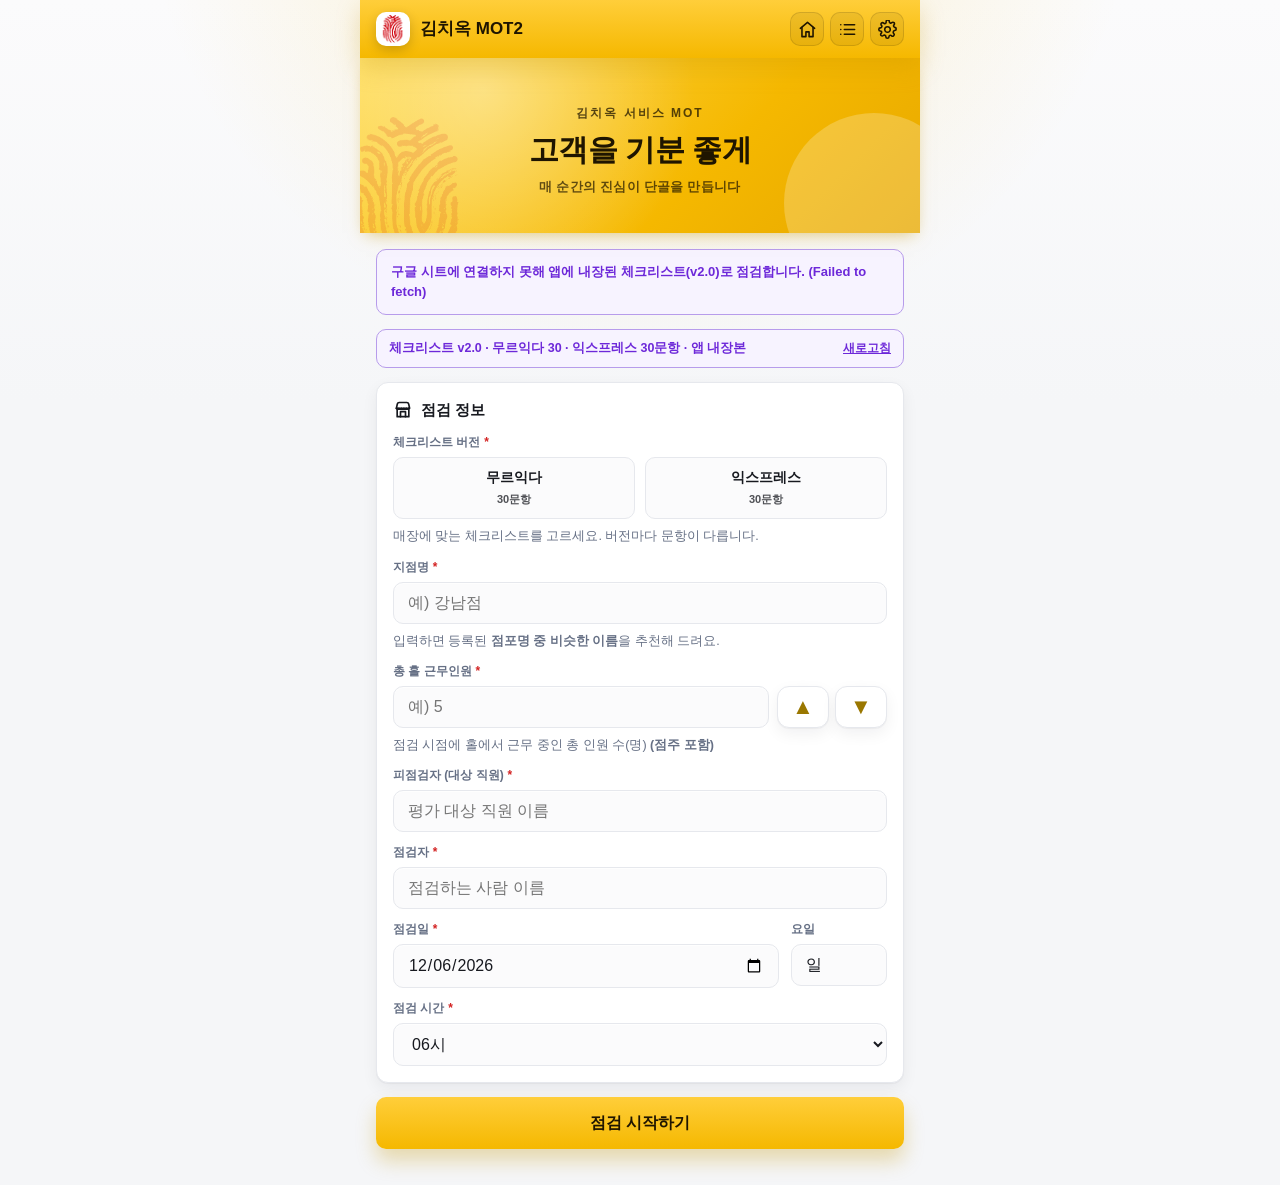
==== commit 001f5a8a: "전송 응답이 늦을 때 '실패'로 오인되던 문제 수정 Apps Script가 한동안 쉬었다가 처음 깨어날 때(콜드스타트) 20초를 넘겨, 실제로는 시트에 저장됐는데 앱만 전송 실패로" ====
--- a/index.html
+++ b/index.html
@@ -15,7 +15,7 @@
 <!-- ?v= 는 브라우저 캐시를 갱신하기 위한 표시입니다.
      ⚠️ 코드를 고쳐 배포할 때마다 아래 모든 v 값을 새 버전으로 함께 바꿔 주세요.
         (바꾸지 않으면 직원 휴대폰이 예전 파일을 계속 쓸 수 있습니다) -->
-<link rel="stylesheet" href="css/app.css?v=2.0.2" />
+<link rel="stylesheet" href="css/app.css?v=2.0.3" />
 </head>
 <body>
 
@@ -258,12 +258,12 @@
 
 <div class="toast" id="toast"></div>
 
-<script src="js/config.js?v=2.0.2"></script>
-<script src="js/checklist-seed.js?v=2.0.2"></script>
-<script src="js/storage.js?v=2.0.2"></script>
-<script src="js/api.js?v=2.0.2"></script>
-<script src="js/scoring.js?v=2.0.2"></script>
-<script src="js/checklist-loader.js?v=2.0.2"></script>
-<script src="js/app.js?v=2.0.2"></script>
+<script src="js/config.js?v=2.0.3"></script>
+<script src="js/checklist-seed.js?v=2.0.3"></script>
+<script src="js/storage.js?v=2.0.3"></script>
+<script src="js/api.js?v=2.0.3"></script>
+<script src="js/scoring.js?v=2.0.3"></script>
+<script src="js/checklist-loader.js?v=2.0.3"></script>
+<script src="js/app.js?v=2.0.3"></script>
 </body>
 </html>
